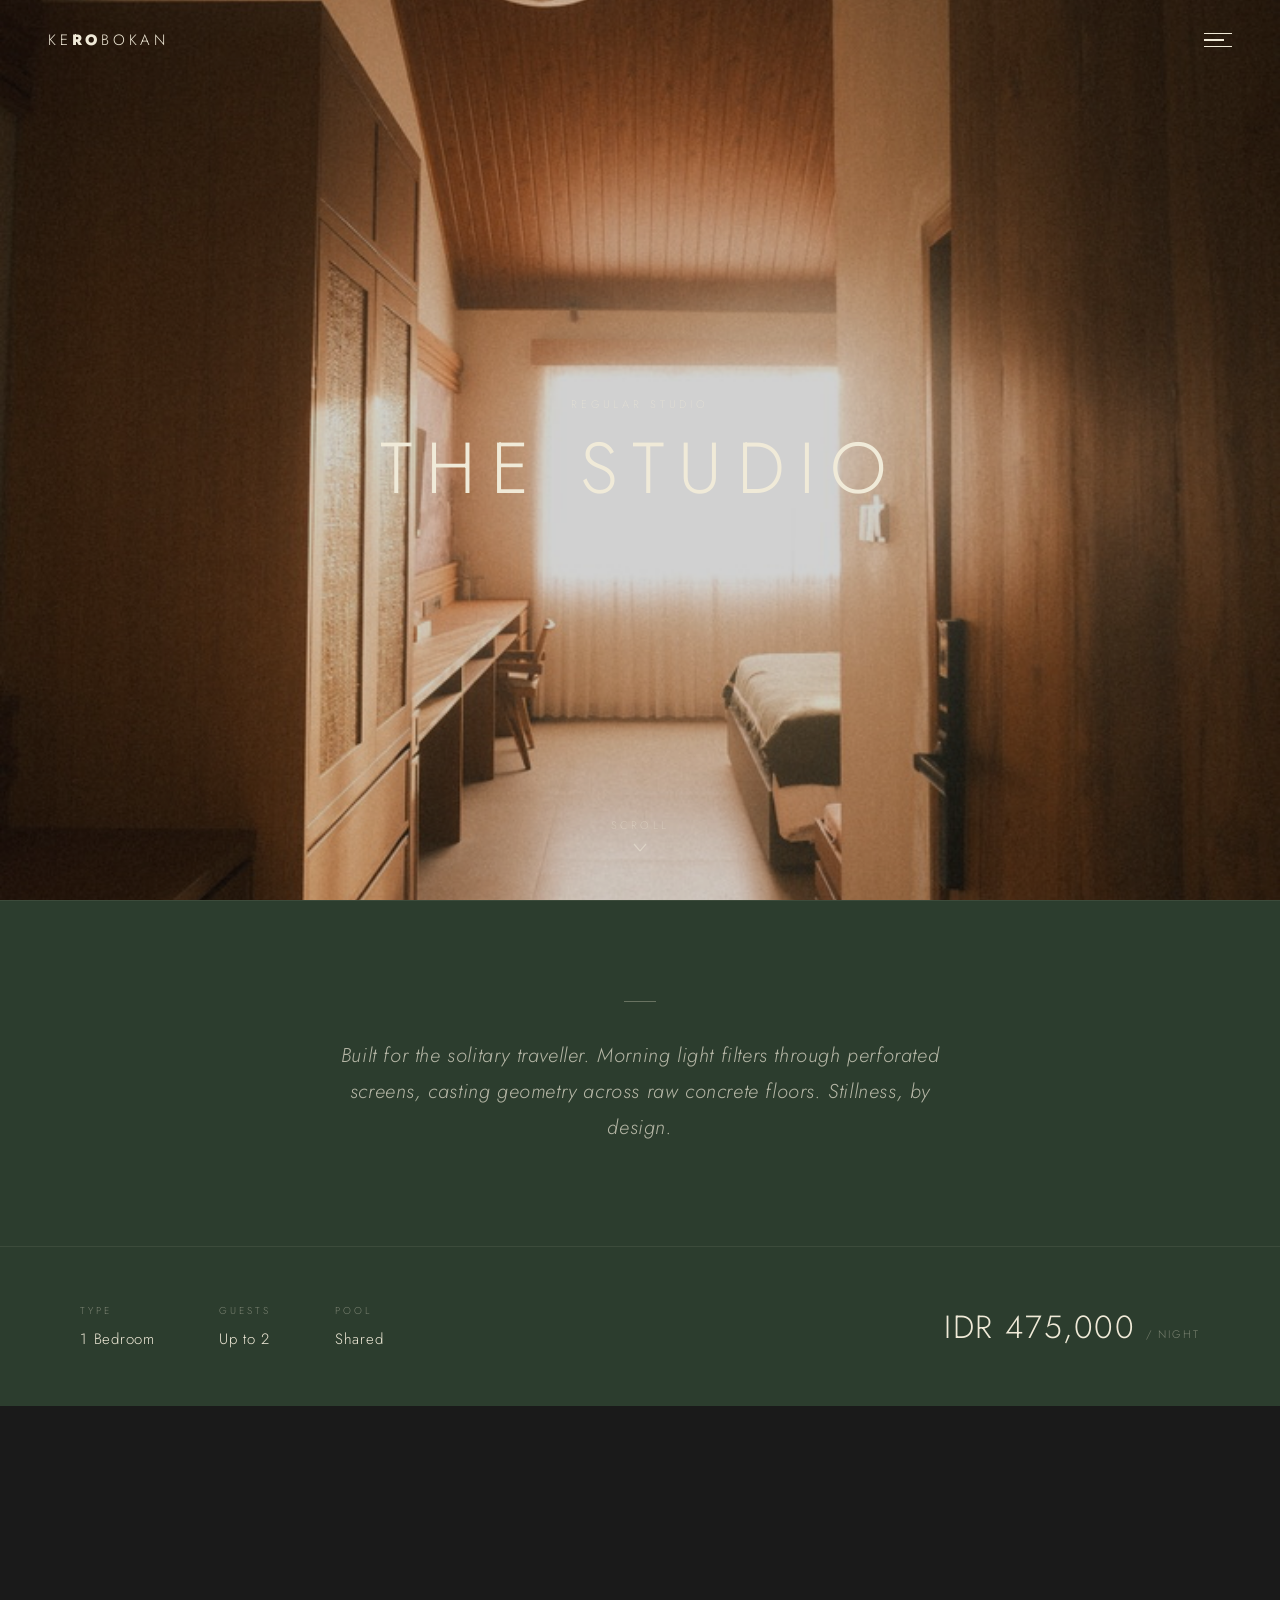
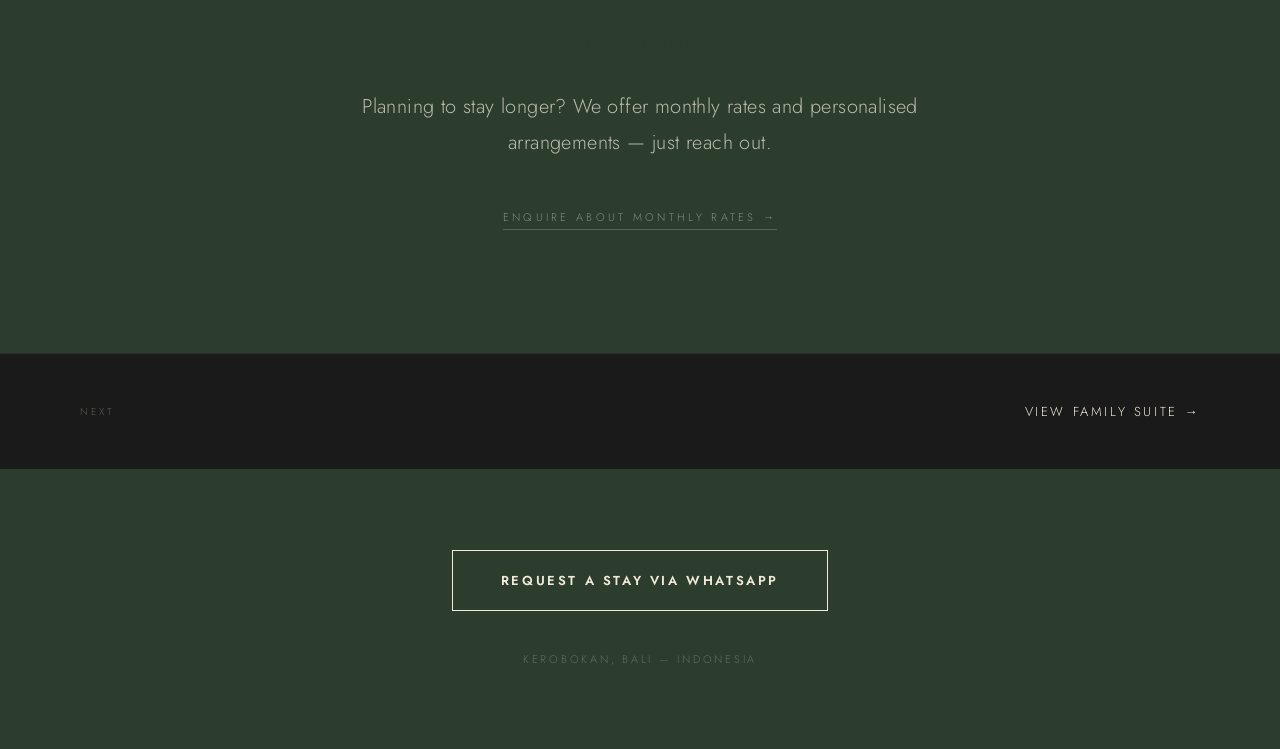
==== studio.html @ 18e57e97 "Initial commit — keRObokan villa website Full site: home teaser, studio page, suite page, shared sty" ====
<!DOCTYPE html>
<html lang="en">
<head>
  <meta charset="UTF-8">
  <meta name="viewport" content="width=device-width, initial-scale=1.0">
  <title>Regular Studio — keRObokan</title>
  <link rel="preconnect" href="https://fonts.googleapis.com">
  <link rel="preconnect" href="https://fonts.gstatic.com" crossorigin>
  <link href="https://fonts.googleapis.com/css2?family=Jost:ital,wght@0,300;0,600;0,800;1,300&display=swap" rel="stylesheet">
  <link rel="stylesheet" href="style.css">
</head>
<body>

  <!-- NAV -->
  <nav id="nav">
    <a href="index.html" class="nav-wordmark">
      <span class="wm-light">ke</span><span class="wm-bold">RO</span><span class="wm-light wm-last">bokan</span>
    </a>
    <button class="hamburger" id="hamburger" aria-label="Open menu">
      <span></span><span></span><span></span>
    </button>
  </nav>

  <!-- MENU OVERLAY -->
  <div class="menu-overlay" id="menuOverlay">
    <button class="menu-close" id="menuClose" aria-label="Close menu">
      <svg width="22" height="22" viewBox="0 0 22 22" fill="none">
        <line x1="1" y1="1" x2="21" y2="21" stroke="#f0ead8" stroke-width="1.5"/>
        <line x1="21" y1="1" x2="1" y2="21" stroke="#f0ead8" stroke-width="1.5"/>
      </svg>
    </button>
    <nav class="menu-links">
      <a href="index.html#accommodation" class="menu-link" onclick="closeMenu()">Accommodation</a>
      <a href="suite.html" class="menu-link" onclick="closeMenu()">Family Suite</a>
      <a href="index.html#request" class="menu-link" onclick="closeMenu()">Request a Stay</a>
    </nav>
  </div>

  <!-- ROOM HERO -->
  <section class="room-hero" data-nav-theme="light">
    <div class="room-hero-bg" id="roomHeroBg">
      <img src="images/room-studio-a.jpeg" alt="Regular Studio" onerror="this.style.display='none'">
    </div>
    <div class="room-hero-content">
      <span class="room-hero-label">REGULAR STUDIO</span>
      <h1 class="room-hero-name">The Studio</h1>
    </div>
    <div class="scroll-hint">
      <span>SCROLL</span>
      <svg width="14" height="9" viewBox="0 0 14 9" fill="none">
        <line x1="1" y1="1" x2="7" y2="8" stroke="#f0ead8" stroke-opacity="0.5" stroke-width="1.2"/>
        <line x1="13" y1="1" x2="7" y2="8" stroke="#f0ead8" stroke-opacity="0.5" stroke-width="1.2"/>
      </svg>
    </div>
  </section>

  <!-- ROOM NARRATIVE -->
  <section class="room-narrative" data-nav-theme="light">
    <p data-reveal>Built for the solitary traveller. Morning light filters through perforated screens, casting geometry across raw concrete floors. Stillness, by design.</p>
  </section>

  <!-- ROOM DETAILS -->
  <section class="room-details-row" data-nav-theme="light">
    <div class="room-details-specs">
      <div class="spec-item">
        <span class="spec-label">TYPE</span>
        <span class="spec-value">1 Bedroom</span>
      </div>
      <div class="spec-item">
        <span class="spec-label">GUESTS</span>
        <span class="spec-value">Up to 2</span>
      </div>
      <div class="spec-item">
        <span class="spec-label">POOL</span>
        <span class="spec-value">Shared</span>
      </div>
    </div>
    <div class="room-details-price" data-reveal>
      <span class="details-price-amount">IDR 475,000</span>
      <span class="details-price-label">/ NIGHT</span>
    </div>
  </section>

  <!-- PHOTO GALLERY -->
  <section class="room-gallery" data-nav-theme="light">
    <div class="room-gallery-photo" data-clip-reveal>
      <img src="images/room-studio-b.jpeg" alt="" onerror="this.style.display='none'">
    </div>
    <div class="room-gallery-photo" data-clip-reveal>
      <img src="images/room-studio-c.jpeg" alt="" onerror="this.style.display='none'">
    </div>
  </section>

  <!-- EXTENDED STAY -->
  <section class="extended-stay" data-nav-theme="light">
    <span class="section-label" data-reveal>EXTENDED STAYS</span>
    <p data-reveal>Planning to stay longer? We offer monthly rates and personalised arrangements — just reach out.</p>
    <a class="extended-stay-link" data-reveal
       href="https://wa.me/62811210864?text=Hello%20keRObokan%2C%20I%27m%20interested%20in%20an%20extended%20stay%20at%20the%20Regular%20Studio..."
       target="_blank" rel="noopener">ENQUIRE ABOUT MONTHLY RATES →</a>
  </section>

  <!-- NEXT ROOM -->
  <a class="next-room" href="suite.html" data-nav-theme="light">
    <span class="next-room-label">NEXT</span>
    <span class="next-room-name">VIEW FAMILY SUITE →</span>
  </a>

  <!-- CTA FOOTER -->
  <section class="cta-footer" id="request" data-nav-theme="light">
    <a class="cta-btn" data-reveal
       href="https://wa.me/62811210864?text=Hello%20keRObokan%2C%20I%20would%20like%20to%20book%20the%20Regular%20Studio..."
       target="_blank" rel="noopener">REQUEST A STAY VIA WHATSAPP</a>
    <span class="cta-location" data-reveal>KEROBOKAN, BALI — INDONESIA</span>
  </section>

  <script src="main.js"></script>
</body>
</html>
---- style.css ----
/* ── RESET & BASE ───────────────────────────────────────── */
*, *::before, *::after { box-sizing: border-box; margin: 0; padding: 0; }

:root {
  --green: #2c3d2e;
  --beige: #f0ead8;
  --dark:  #1a1a1a;
}

html { scroll-behavior: smooth; }

body {
  font-family: 'Jost', sans-serif;
  background: var(--dark);
  color: var(--beige);
  overflow-x: hidden;
}

img {
  display: block;
  width: 100%;
  height: 100%;
  object-fit: cover;
}

/* ── WORDMARK ───────────────────────────────────────────── */
.wm-light { font-weight: 300; }
.wm-bold  { font-weight: 800; }
.wm-last  { margin-right: -0.25em; }

/* ── SCROLL REVEAL ──────────────────────────────────────── */
[data-reveal] {
  opacity: 0;
  transform: translateY(22px);
  transition: opacity 0.9s cubic-bezier(0.16, 1, 0.3, 1),
              transform 0.9s cubic-bezier(0.16, 1, 0.3, 1);
}
[data-reveal].revealed {
  opacity: 1;
  transform: translateY(0);
}
.room-card:nth-child(2)[data-reveal] { transition-delay: 0.14s; }
.cta-location[data-reveal]           { transition-delay: 0.18s; }

/* ── ENTRANCE ANIMATION ─────────────────────────────────── */
@keyframes fadeUp {
  from { opacity: 0; transform: translateY(14px); }
  to   { opacity: 1; transform: translateY(0); }
}

.hero-wordmark h1 span {
  opacity: 0;
  animation: fadeUp 1s cubic-bezier(0.16, 1, 0.3, 1) forwards;
}
.hero-wordmark h1 span:nth-child(1) { animation-delay: 0.25s; }
.hero-wordmark h1 span:nth-child(2) { animation-delay: 0.42s; }
.hero-wordmark h1 span:nth-child(3) { animation-delay: 0.58s; }

.scroll-hint {
  opacity: 0;
  animation: fadeUp 0.8s ease forwards;
  animation-delay: 1.15s;
}

.hero-location {
  opacity: 0;
  animation: fadeUp 0.8s ease forwards;
  animation-delay: 0.9s;
}

/* ── NAV ────────────────────────────────────────────────── */
#nav {
  position: fixed;
  top: 0; left: 0; right: 0;
  z-index: 100;
  height: 80px;
  display: flex;
  align-items: center;
  justify-content: space-between;
  padding: 0 48px;
  transition: color 0.3s ease;
}

#nav::after {
  content: '';
  position: absolute;
  bottom: 0; left: 48px; right: 48px;
  height: 1px;
  background: rgba(240,234,216,0.12);
  opacity: 0;
  transition: opacity 0.4s ease;
}
#nav.scrolled::after { opacity: 1; }
#nav.nav-on-light::after { background: rgba(44,61,46,0.1); }

.nav-wordmark {
  display: flex;
  align-items: baseline;
  text-decoration: none;
  letter-spacing: 0.25em;
  font-size: 15px;
  text-transform: uppercase;
  color: var(--beige);
  transition: color 0.3s ease;
}

.hamburger {
  background: none;
  border: none;
  cursor: pointer;
  display: flex;
  flex-direction: column;
  gap: 5px;
  padding: 0;
}
.hamburger span {
  display: block;
  height: 1.5px;
  background: var(--beige);
  transition: background 0.3s ease;
}
.hamburger span:nth-child(1) { width: 28px; }
.hamburger span:nth-child(2) { width: 20px; }
.hamburger span:nth-child(3) { width: 28px; }

#nav.nav-on-light .nav-wordmark,
#nav.nav-on-light .nav-wordmark span { color: var(--green); }
#nav.nav-on-light .hamburger span    { background: var(--green); }

/* ── MENU OVERLAY ───────────────────────────────────────── */
.menu-overlay {
  position: fixed;
  inset: 0;
  z-index: 200;
  background: var(--green);
  display: flex;
  flex-direction: column;
  align-items: center;
  justify-content: center;
  gap: 36px;
  opacity: 0;
  pointer-events: none;
  transition: opacity 0.35s ease;
}
.menu-overlay.open {
  opacity: 1;
  pointer-events: all;
}

.menu-close {
  position: absolute;
  top: 32px; right: 48px;
  background: none;
  border: none;
  cursor: pointer;
  padding: 0;
  line-height: 0;
  opacity: 0;
  transition: opacity 0.3s ease 0.05s;
}
.menu-overlay.open .menu-close { opacity: 1; }

.menu-link {
  font-weight: 300;
  font-size: 13px;
  letter-spacing: 0.25em;
  text-transform: uppercase;
  color: var(--beige);
  text-decoration: none;
  opacity: 0;
  transform: translateY(10px);
  transition: opacity 0.4s ease, transform 0.4s ease, color 0.2s;
}
.menu-link:hover { opacity: 0.55 !important; }

.menu-overlay.open .menu-link:nth-child(1) { opacity: 1; transform: none; transition-delay: 0.1s;  }
.menu-overlay.open .menu-link:nth-child(2) { opacity: 1; transform: none; transition-delay: 0.18s; }
.menu-overlay.open .menu-link:nth-child(3) { opacity: 1; transform: none; transition-delay: 0.26s; }

/* ── S1: HERO ───────────────────────────────────────────── */
.hero {
  position: relative;
  width: 100%;
  height: 100vh;
  min-height: 640px;
  background: var(--dark);
  display: flex;
  align-items: center;
  justify-content: center;
  overflow: hidden;
}

.hero-bg {
  position: absolute;
  inset: 0;
  height: 115%; /* extra height for parallax travel */
  top: -7.5%;
}

.hero-img {
  width: 100%;
  height: 100%;
  object-fit: cover;
  opacity: 0.82;
}

.hero-wordmark {
  position: relative;
  z-index: 1;
}
.hero-wordmark h1 {
  display: flex;
  align-items: baseline;
  letter-spacing: 0.25em;
  font-size: 80px;
  color: var(--beige);
  text-transform: uppercase;
  line-height: 1;
}

.hero-location {
  position: absolute;
  bottom: 48px; left: 56px;
  font-weight: 300;
  font-size: 10px;
  letter-spacing: 0.3em;
  text-transform: uppercase;
  color: rgba(240,234,216,0.35);
  z-index: 1;
}

.scroll-hint {
  position: absolute;
  bottom: 48px;
  left: 0; right: 0;
  display: flex;
  flex-direction: column;
  align-items: center;
  gap: 10px;
  z-index: 1;
}
.scroll-hint span {
  font-weight: 300;
  font-size: 11px;
  letter-spacing: 0.3em;
  text-transform: uppercase;
  color: rgba(240,234,216,0.38);
}

/* ── S2: INTERSTITIAL ───────────────────────────────────── */
.interstitial {
  background: var(--green);
  display: flex;
  align-items: center;
  justify-content: center;
  padding: 100px 240px;
  min-height: 360px;
}
.interstitial p {
  font-weight: 300;
  font-style: italic;
  font-size: 24px;
  line-height: 40px;
  letter-spacing: 0.05em;
  color: var(--beige);
  text-align: center;
}
.interstitial p::before {
  content: '';
  display: block;
  width: 32px;
  height: 1px;
  background: rgba(240,234,216,0.35);
  margin: 0 auto 36px;
}

/* ── S3: TRANSITION ─────────────────────────────────────── */
.transition {
  width: 100%;
  height: 640px;
  background: var(--dark);
  overflow: hidden;
}
.transition-img {
  width: 100%;
  height: 100%;
  object-fit: cover;
}

/* ── S4: ACCOMMODATION ──────────────────────────────────── */
.accommodation {
  background: var(--green);
  padding-top: 72px;
}

.accom-label {
  text-align: center;
  font-weight: 300;
  font-size: 11px;
  letter-spacing: 0.3em;
  text-transform: uppercase;
  color: rgba(240,234,216,0.4);
  margin-bottom: 40px;
}

.accom-grid {
  display: flex;
  flex-direction: column;
}

.room-card {
  display: flex;
  flex-direction: row;
  border-bottom: 1px solid rgba(240,234,216,0.08);
}
.room-card:last-child { border-bottom: none; }

.room-card--reverse {
  flex-direction: row-reverse;
}

/* 3-photo grid */
.room-photos {
  flex: 0 0 62%;
  display: flex;
  flex-direction: row;
  height: 560px;
}
.room-photo-portrait {
  flex: 0 0 56%;
  overflow: hidden;
  background: #252f26;
  border-right: 2px solid var(--green);
}
.room-photo-stack {
  flex: 1;
  display: flex;
  flex-direction: column;
}
.room-photo-landscape {
  flex: 1;
  overflow: hidden;
  background: #232e24;
}
.room-photo-landscape:first-child {
  border-bottom: 2px solid var(--green);
}

.room-details {
  flex: 1;
  background: var(--green);
  padding: 72px 80px;
  display: flex;
  flex-direction: column;
  justify-content: center;
}

.room-type {
  font-weight: 300;
  font-size: 11px;
  letter-spacing: 0.25em;
  text-transform: uppercase;
  color: rgba(240,234,216,0.45);
  margin-bottom: 14px;
}
.room-spec {
  font-weight: 300;
  font-size: 14px;
  letter-spacing: 0.06em;
  color: rgba(240,234,216,0.6);
  margin-bottom: 36px;
}
.room-price-row {
  display: flex;
  align-items: baseline;
  gap: 12px;
  flex-wrap: wrap;
}
.room-price {
  font-weight: 600;
  font-size: 36px;
  color: var(--beige);
  letter-spacing: 0.01em;
}
.room-per-night {
  font-weight: 300;
  font-size: 11px;
  letter-spacing: 0.2em;
  text-transform: uppercase;
  color: rgba(240,234,216,0.4);
}

/* ── S5: CONCIERGE ──────────────────────────────────────── */
.concierge {
  background: var(--beige);
  display: flex;
  flex-direction: column;
  align-items: center;
  justify-content: center;
  padding: 120px 320px;
  min-height: 480px;
}
.section-label {
  font-weight: 300;
  font-size: 11px;
  letter-spacing: 0.3em;
  text-transform: uppercase;
  color: rgba(44,61,46,0.4);
  margin-bottom: 36px;
  display: block;
}
.concierge p {
  font-weight: 300;
  font-size: 22px;
  line-height: 38px;
  letter-spacing: 0.02em;
  text-align: center;
  color: var(--dark);
}

/* ── S6: CTA FOOTER ─────────────────────────────────────── */
.cta-footer {
  background: var(--green);
  display: flex;
  flex-direction: column;
  align-items: center;
  justify-content: center;
  gap: 40px;
  min-height: 280px;
  padding: 60px 48px;
}

.cta-btn {
  display: inline-flex;
  align-items: center;
  justify-content: center;
  background: transparent;
  border: 1.5px solid var(--beige);
  border-radius: 0;
  padding: 20px 48px;
  font-family: 'Jost', sans-serif;
  font-weight: 600;
  font-size: 13px;
  letter-spacing: 0.2em;
  text-transform: uppercase;
  color: var(--beige);
  text-decoration: none;
  transition: background 0.2s ease, color 0.2s ease;
}
.cta-btn:hover {
  background: var(--beige);
  color: var(--green);
}

.cta-location {
  font-weight: 300;
  font-size: 11px;
  letter-spacing: 0.25em;
  text-transform: uppercase;
  color: rgba(240,234,216,0.28);
}

/* ── MOBILE ─────────────────────────────────────────────── */
@media (max-width: 768px) {
  #nav { padding: 0 24px; height: 64px; }
  #nav::after { left: 24px; right: 24px; }

  .hero-wordmark h1 { font-size: 40px; }
  .hero-location { left: 28px; bottom: 40px; }

  .interstitial { padding: 64px 40px; min-height: 280px; }
  .interstitial p { font-size: 18px; line-height: 30px; }

  .transition { height: 320px; }

  .accommodation { padding-top: 56px; }

  .room-card,
  .room-card--reverse {
    flex-direction: column;
  }
  .room-card { border-bottom: 1px solid rgba(240,234,216,0.1); }
  .room-card:last-child { border-bottom: none; }
  .room-card:nth-child(2)[data-reveal] { transition-delay: 0; }

  /* Collapse to single portrait image on mobile */
  .room-photos { flex: none; width: 100%; height: 260px; }
  .room-photo-stack { display: none; }
  .room-photo-portrait { flex: 0 0 100%; border-right: none; }

  .room-details { padding: 40px 28px 52px; justify-content: flex-start; }
  .room-price { font-size: 30px; }

  .concierge { padding: 80px 36px; min-height: 380px; }
  .concierge p { font-size: 18px; line-height: 30px; }

  .cta-footer { padding: 56px 28px; gap: 28px; }
  .cta-btn {
    padding: 18px 28px;
    font-size: 11px;
    letter-spacing: 0.15em;
    width: 100%;
    text-align: center;
  }

  .menu-close { top: 20px; right: 24px; }
}

/* ── ROOM TEASERS (home) ────────────────────────────────── */
.rooms { background: var(--green); padding-top: 72px; }

.room-teaser {
  display: block;
  text-decoration: none;
  border-bottom: 1px solid rgba(240,234,216,0.08);
}
.room-teaser:last-child { border-bottom: none; }

.room-teaser-photo {
  aspect-ratio: 3 / 2;
  overflow: hidden;
  background: #252f26;
}
.room-teaser-photo img {
  width: 100%; height: 100%; object-fit: cover;
  transition: transform 0.9s cubic-bezier(0.16, 1, 0.3, 1);
}
.room-teaser:hover .room-teaser-photo img { transform: scale(1.04); }

.room-teaser-bar {
  background: var(--green);
  display: flex;
  justify-content: space-between;
  align-items: center;
  padding: 28px 56px;
  border-top: 1px solid rgba(240,234,216,0.08);
}
.room-teaser-name {
  font-weight: 300; font-size: 13px;
  letter-spacing: 0.25em; text-transform: uppercase;
  color: var(--beige);
}
.room-teaser-cta {
  font-weight: 300; font-size: 11px;
  letter-spacing: 0.3em; text-transform: uppercase;
  color: rgba(240,234,216,0.45);
  transition: color 0.25s ease;
}
.room-teaser:hover .room-teaser-cta { color: var(--beige); }

/* ── THE NEIGHBOURHOOD (home) ───────────────────────────── */
.neighbourhood {
  background: var(--dark);
  display: flex; flex-direction: row;
  min-height: 560px;
}
.neighbourhood-photo {
  flex: 0 0 55%;
  overflow: hidden;
  background: #111;
  filter: grayscale(25%) contrast(1.08);
}
.neighbourhood-photo img {
  width: 100%; height: 100%; object-fit: cover; opacity: 0.72;
}
.neighbourhood-text {
  flex: 1;
  display: flex; flex-direction: column;
  justify-content: center;
  padding: 72px 80px;
  border-left: 1px solid rgba(240,234,216,0.07);
}
.neighbourhood-list {
  list-style: none;
  display: flex; flex-direction: column;
}
.neighbourhood-list li {
  display: flex; justify-content: space-between; align-items: baseline;
  padding: 18px 0;
  border-bottom: 1px solid rgba(240,234,216,0.08);
}
.neighbourhood-list li:first-child { border-top: 1px solid rgba(240,234,216,0.08); }
.nb-place {
  font-weight: 300; font-size: 14px;
  letter-spacing: 0.04em; color: rgba(240,234,216,0.72);
}
.nb-dist {
  font-weight: 300; font-size: 11px;
  letter-spacing: 0.2em; text-transform: uppercase;
  color: rgba(240,234,216,0.32);
}

/* ── ROOM HERO (room pages) ─────────────────────────────── */
.room-hero {
  position: relative;
  height: 100vh; min-height: 600px;
  background: var(--dark);
  display: flex; align-items: center; justify-content: center;
  overflow: hidden;
}
.room-hero-bg {
  position: absolute; inset: 0;
  height: 115%; top: -7.5%;
}
.room-hero-bg img {
  width: 100%; height: 100%; object-fit: cover; opacity: 0.8;
}
.room-hero-content {
  position: relative; z-index: 1; text-align: center;
}
.room-hero-label {
  display: block;
  font-weight: 300; font-size: 11px;
  letter-spacing: 0.35em; text-transform: uppercase;
  color: rgba(240,234,216,0.5);
  margin-bottom: 20px;
  opacity: 0; animation: fadeUp 0.8s ease forwards; animation-delay: 0.3s;
}
.room-hero-name {
  font-weight: 300; font-size: 72px;
  letter-spacing: 0.2em; text-transform: uppercase;
  color: var(--beige); line-height: 1;
  opacity: 0; animation: fadeUp 1s cubic-bezier(0.16,1,0.3,1) forwards;
  animation-delay: 0.5s;
}

/* ── ROOM NARRATIVE ─────────────────────────────────────── */
.room-narrative {
  background: var(--green);
  display: flex; align-items: center; justify-content: center;
  padding: 100px 320px;
  border-top: 1px solid rgba(240,234,216,0.08);
}
.room-narrative p {
  font-weight: 300; font-style: italic; font-size: 20px;
  line-height: 36px; letter-spacing: 0.03em;
  color: rgba(240,234,216,0.7); text-align: center;
}
.room-narrative p::before {
  content: ''; display: block; width: 32px; height: 1px;
  background: rgba(240,234,216,0.3); margin: 0 auto 36px;
}

/* ── ROOM DETAILS ROW ───────────────────────────────────── */
.room-details-row {
  background: var(--green);
  display: flex; align-items: center; justify-content: space-between;
  padding: 56px 80px;
  border-top: 1px solid rgba(240,234,216,0.08);
}
.room-details-specs { display: flex; gap: 64px; }
.spec-item { display: flex; flex-direction: column; gap: 10px; }
.spec-label {
  font-weight: 300; font-size: 10px;
  letter-spacing: 0.3em; text-transform: uppercase;
  color: rgba(240,234,216,0.4);
}
.spec-value {
  font-weight: 300; font-size: 15px;
  letter-spacing: 0.05em; color: var(--beige);
}
.room-details-price { display: flex; align-items: baseline; gap: 10px; }
.details-price-amount {
  font-weight: 300; font-size: 32px;
  color: var(--beige); letter-spacing: 0.05em;
}
.details-price-label {
  font-weight: 300; font-size: 11px;
  letter-spacing: 0.2em; text-transform: uppercase;
  color: rgba(240,234,216,0.4);
}

/* ── ROOM GALLERY ───────────────────────────────────────── */
.room-gallery { background: var(--dark); }
.room-gallery-photo {
  aspect-ratio: 3 / 2;
  overflow: hidden; background: #1e1e1e;
}
.room-gallery-photo img { width: 100%; height: 100%; object-fit: cover; }

/* Clip-path shutter reveal */
[data-clip-reveal] {
  clip-path: inset(100% 0 0 0);
  transition: clip-path 1.1s cubic-bezier(0.16, 1, 0.3, 1);
}
[data-clip-reveal].revealed { clip-path: inset(0% 0 0 0); }

/* ── EXTENDED STAY ──────────────────────────────────────── */
.extended-stay {
  background: var(--green);
  display: flex; flex-direction: column;
  align-items: center; justify-content: center;
  text-align: center;
  padding: 120px 320px; min-height: 440px;
  border-top: 1px solid rgba(240,234,216,0.08);
}
.extended-stay p {
  font-weight: 300; font-size: 20px; line-height: 36px;
  letter-spacing: 0.02em; color: rgba(240,234,216,0.72);
  margin-bottom: 48px;
}
.extended-stay-link {
  font-weight: 300; font-size: 11px;
  letter-spacing: 0.3em; text-transform: uppercase;
  color: rgba(240,234,216,0.45);
  text-decoration: none;
  border-bottom: 1px solid rgba(240,234,216,0.22);
  padding-bottom: 4px;
  transition: color 0.2s, border-color 0.2s;
}
.extended-stay-link:hover { color: var(--beige); border-color: var(--beige); }

/* ── NEXT ROOM ──────────────────────────────────────────── */
.next-room {
  display: flex; align-items: center; justify-content: space-between;
  background: var(--dark);
  padding: 48px 80px;
  text-decoration: none;
  border-top: 1px solid rgba(240,234,216,0.08);
  transition: background 0.3s ease;
}
.next-room:hover { background: #222; }
.next-room-label {
  font-weight: 300; font-size: 10px;
  letter-spacing: 0.3em; text-transform: uppercase;
  color: rgba(240,234,216,0.32);
}
.next-room-name {
  font-weight: 300; font-size: 13px;
  letter-spacing: 0.2em; text-transform: uppercase;
  color: var(--beige);
}

/* ── MOBILE — NEW SECTIONS ──────────────────────────────── */
@media (max-width: 768px) {
  .room-teaser-bar { padding: 22px 28px; }

  .neighbourhood { flex-direction: column; }
  .neighbourhood-photo { flex: none; height: 260px; width: 100%; }
  .neighbourhood-text { padding: 52px 28px; border-left: none;
    border-top: 1px solid rgba(240,234,216,0.07); }

  .room-hero-name { font-size: 36px; letter-spacing: 0.15em; }

  .room-narrative { padding: 72px 32px; }
  .room-narrative p { font-size: 17px; line-height: 30px; }

  .room-details-row {
    flex-direction: column; gap: 36px;
    padding: 48px 28px; align-items: flex-start;
  }
  .room-details-specs { flex-direction: column; gap: 24px; }
  .details-price-amount { font-size: 28px; }


  .extended-stay { padding: 80px 32px; }
  .extended-stay p { font-size: 17px; line-height: 30px; }

  .next-room { padding: 36px 28px; }
}
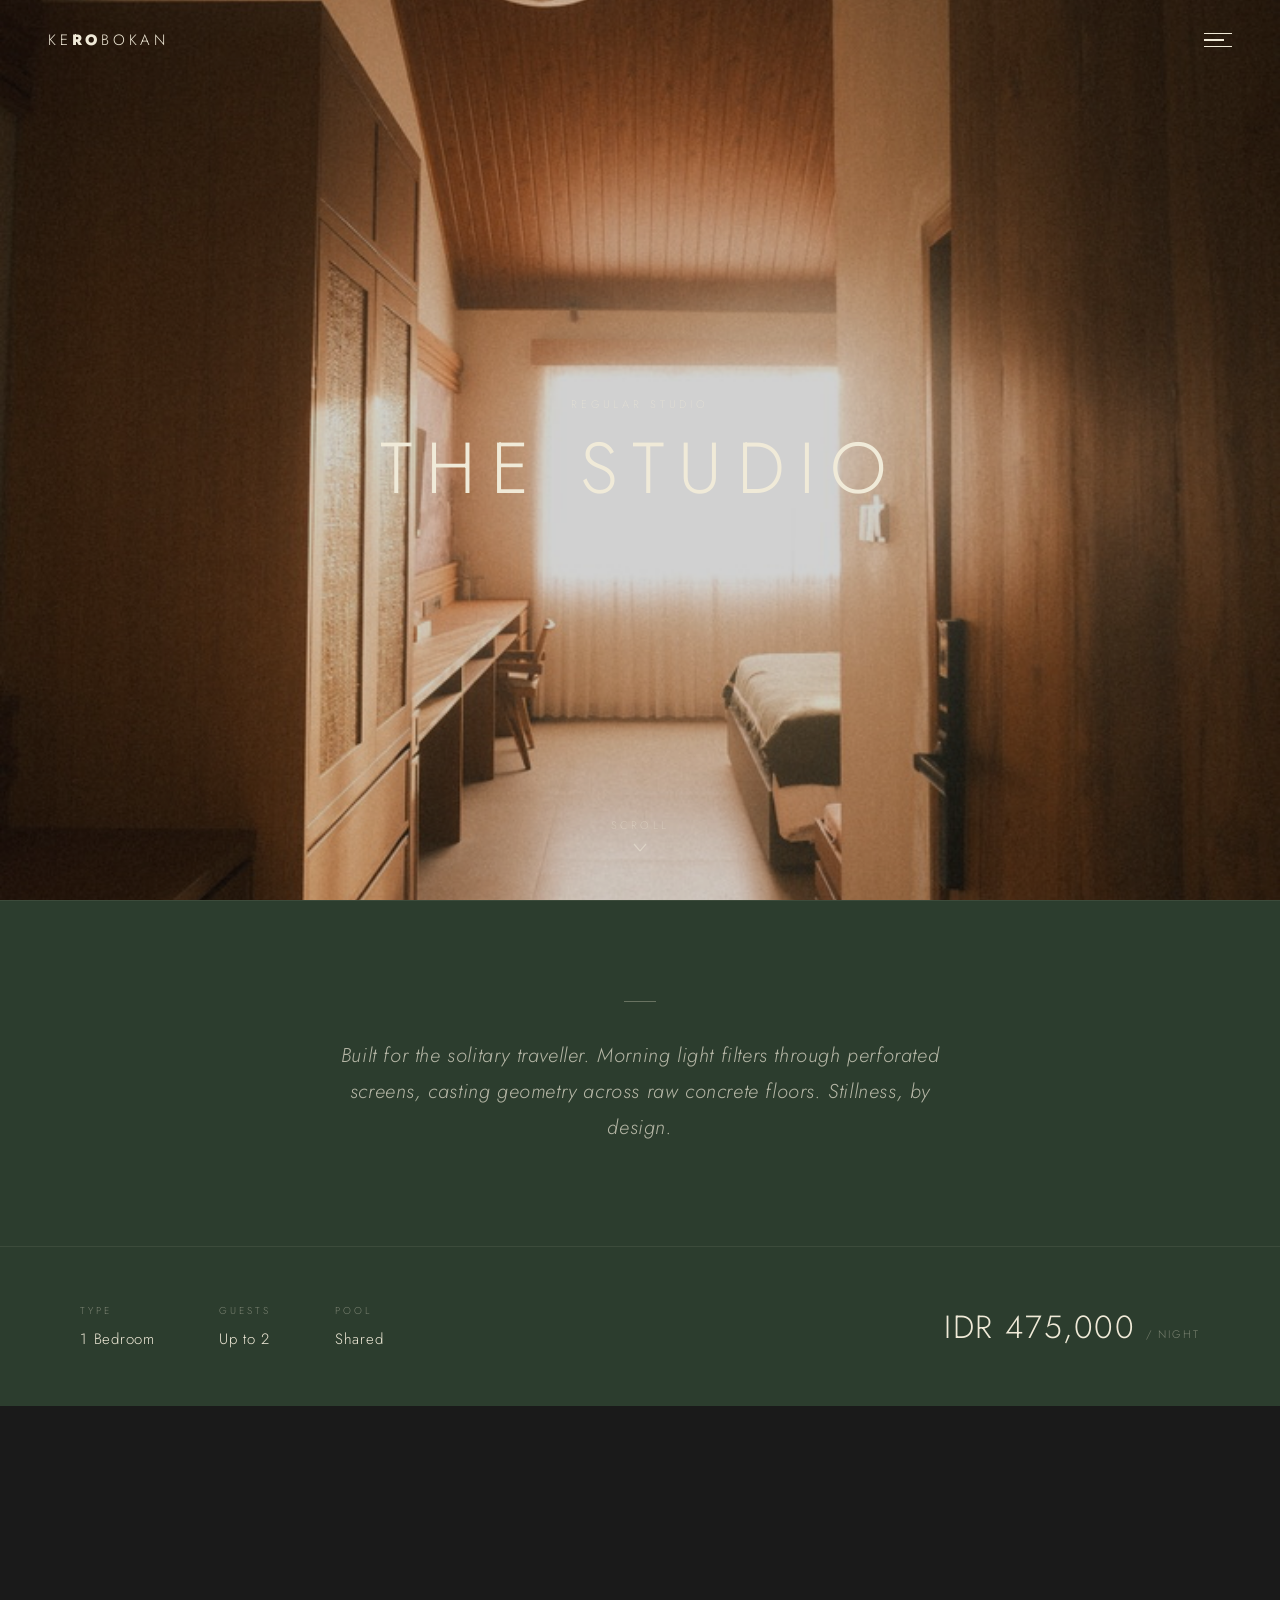
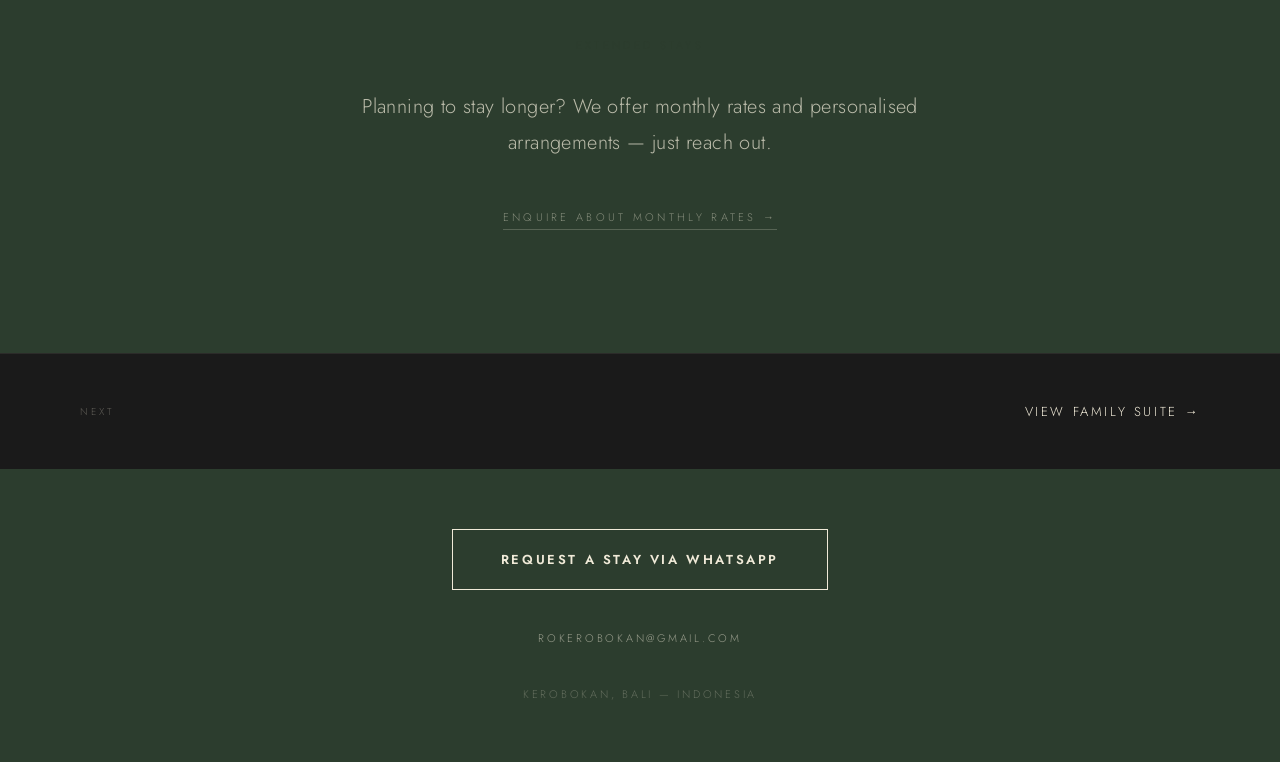
==== commit d99e1d5c: "Add rokerobokan@gmail.com contact link to footer Adds a mailto link in the .cta-footer block on ever" ====
--- a/studio.html
+++ b/studio.html
@@ -111,6 +111,7 @@
     <a class="cta-btn" data-reveal
        href="https://wa.me/62811210864?text=Hello%20keRObokan%2C%20I%20would%20like%20to%20book%20the%20Regular%20Studio..."
        target="_blank" rel="noopener">REQUEST A STAY VIA WHATSAPP</a>
+    <a class="cta-email" data-reveal href="mailto:rokerobokan@gmail.com">rokerobokan@gmail.com</a>
     <span class="cta-location" data-reveal>KEROBOKAN, BALI — INDONESIA</span>
   </section>
 
--- a/style.css
+++ b/style.css
@@ -40,6 +40,7 @@
   transform: translateY(0);
 }
 .room-card:nth-child(2)[data-reveal] { transition-delay: 0.14s; }
+.cta-email[data-reveal]              { transition-delay: 0.09s; }
 .cta-location[data-reveal]           { transition-delay: 0.18s; }
 
 /* ── ENTRANCE ANIMATION ─────────────────────────────────── */
@@ -452,6 +453,19 @@
   color: var(--green);
 }
 
+.cta-email {
+  font-weight: 300;
+  font-size: 11px;
+  letter-spacing: 0.25em;
+  text-transform: uppercase;
+  color: rgba(240,234,216,0.55);
+  text-decoration: none;
+  transition: color 0.2s ease;
+}
+.cta-email:hover {
+  color: var(--beige);
+}
+
 .cta-location {
   font-weight: 300;
   font-size: 11px;
